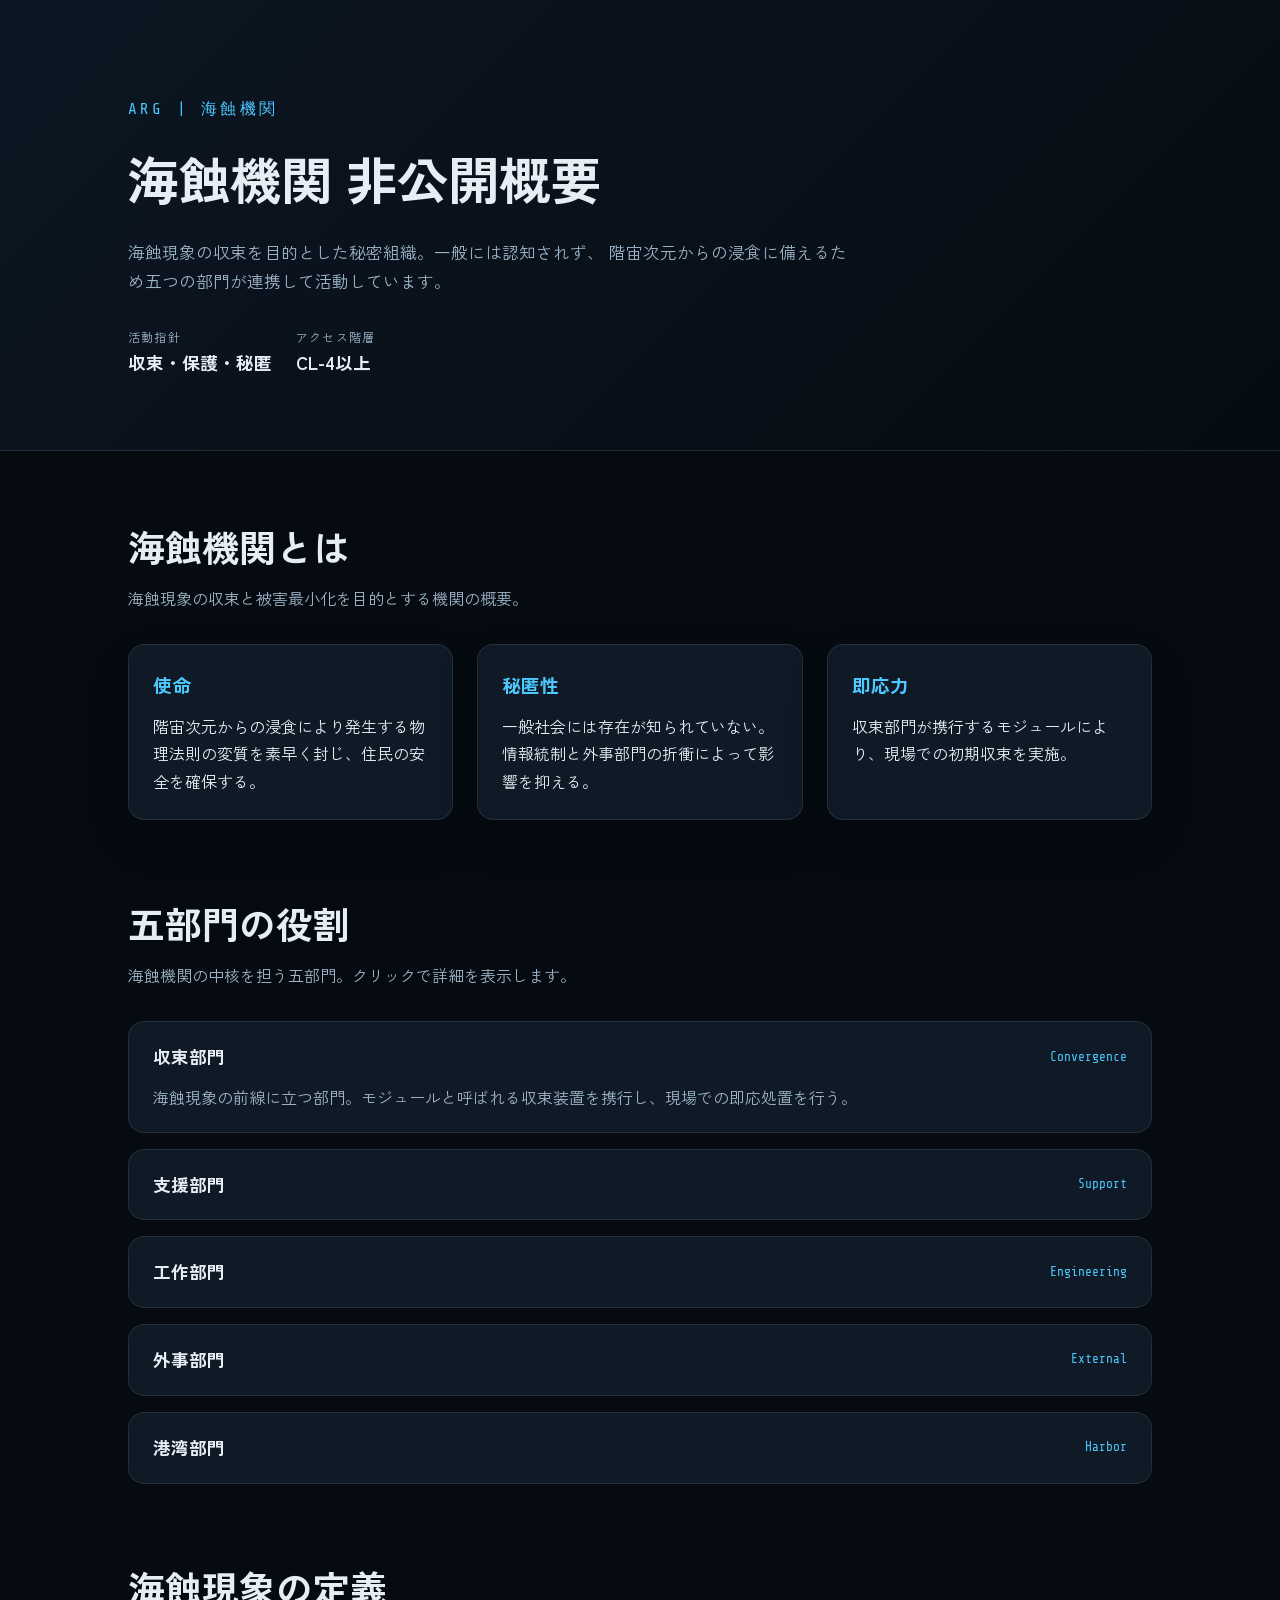
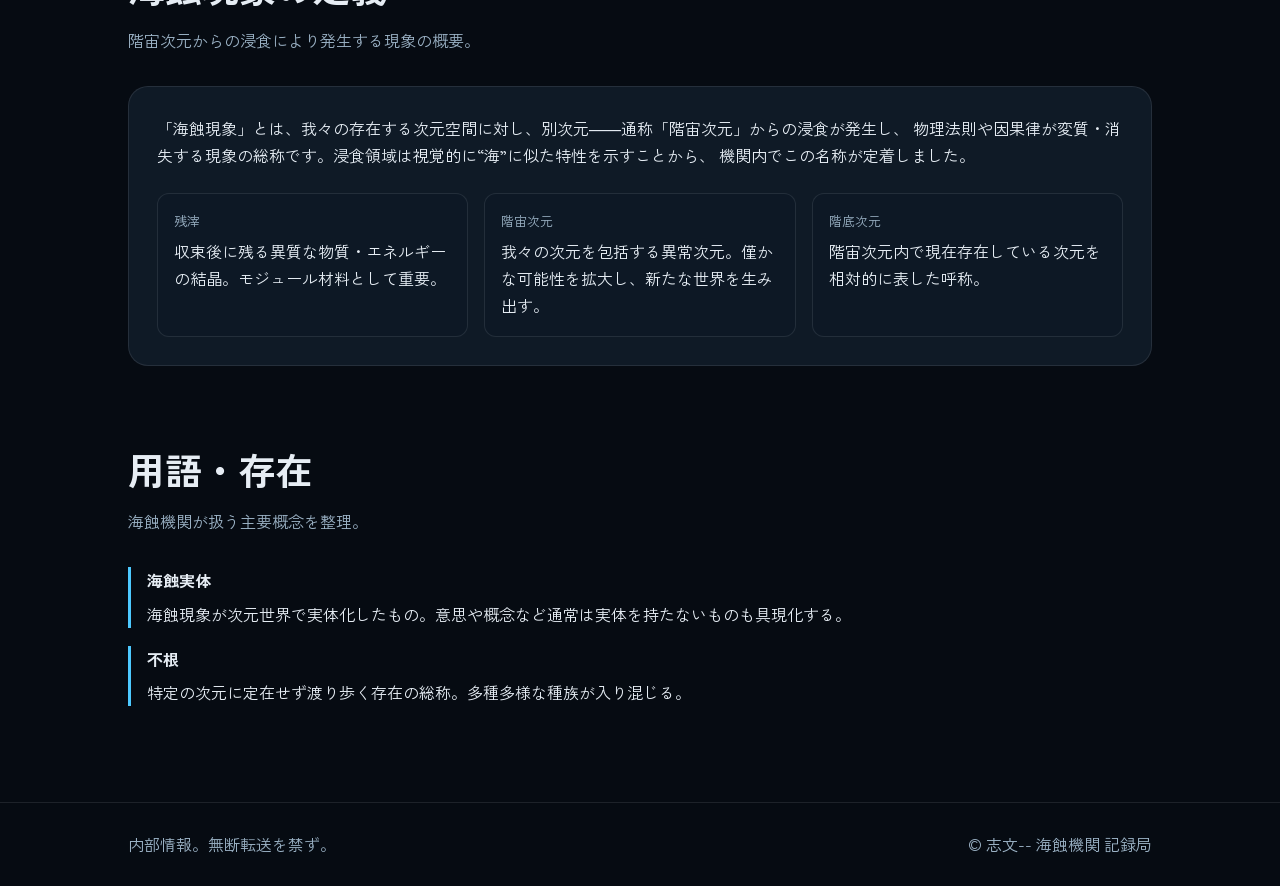
==== index.html @ a5750489 "Add ARG overview landing page" ====
<!DOCTYPE html>
<html lang="ja">
<head>
  <meta charset="UTF-8" />
  <meta name="viewport" content="width=device-width, initial-scale=1.0" />
  <title>海蝕機関 | 非公開概要</title>
  <link rel="stylesheet" href="styles.css" />
  <link rel="preconnect" href="https://fonts.googleapis.com" />
  <link rel="preconnect" href="https://fonts.gstatic.com" crossorigin />
  <link href="https://fonts.googleapis.com/css2?family=Zen+Kaku+Gothic+New:wght@400;600;700&family=Share+Tech+Mono&display=swap" rel="stylesheet" />
</head>
<body>
  <header class="hero">
    <div class="hero__content">
      <p class="hero__tag">ARG | 海蝕機関</p>
      <h1>海蝕機関 非公開概要</h1>
      <p class="hero__lead">
        海蝕現象の収束を目的とした秘密組織。一般には認知されず、
        階宙次元からの浸食に備えるため五つの部門が連携して活動しています。
      </p>
      <div class="hero__meta">
        <div>
          <span class="meta__label">活動指針</span>
          <span class="meta__value">収束・保護・秘匿</span>
        </div>
        <div>
          <span class="meta__label">アクセス階層</span>
          <span class="meta__value">CL-4以上</span>
        </div>
      </div>
    </div>
  </header>

  <main>
    <section class="section" id="overview">
      <div class="section__header">
        <h2>海蝕機関とは</h2>
        <p>海蝕現象の収束と被害最小化を目的とする機関の概要。</p>
      </div>
      <div class="card-grid">
        <article class="card">
          <h3>使命</h3>
          <p>階宙次元からの浸食により発生する物理法則の変質を素早く封じ、住民の安全を確保する。</p>
        </article>
        <article class="card">
          <h3>秘匿性</h3>
          <p>一般社会には存在が知られていない。情報統制と外事部門の折衝によって影響を抑える。</p>
        </article>
        <article class="card">
          <h3>即応力</h3>
          <p>収束部門が携行するモジュールにより、現場での初期収束を実施。</p>
        </article>
      </div>
    </section>

    <section class="section" id="departments">
      <div class="section__header">
        <h2>五部門の役割</h2>
        <p>海蝕機関の中核を担う五部門。クリックで詳細を表示します。</p>
      </div>
      <div class="department-list" id="department-list"></div>
    </section>

    <section class="section" id="phenomenon">
      <div class="section__header">
        <h2>海蝕現象の定義</h2>
        <p>階宙次元からの浸食により発生する現象の概要。</p>
      </div>
      <div class="panel">
        <p>
          「海蝕現象」とは、我々の存在する次元空間に対し、別次元――通称「階宙次元」からの浸食が発生し、
          物理法則や因果律が変質・消失する現象の総称です。浸食領域は視覚的に“海”に似た特性を示すことから、
          機関内でこの名称が定着しました。
        </p>
        <div class="keyword-grid" id="keyword-grid"></div>
      </div>
    </section>

    <section class="section" id="glossary">
      <div class="section__header">
        <h2>用語・存在</h2>
        <p>海蝕機関が扱う主要概念を整理。</p>
      </div>
      <div class="glossary" id="glossary-list"></div>
    </section>
  </main>

  <footer class="footer">
    <p>内部情報。無断転送を禁ず。</p>
    <span>© 志文-- 海蝕機関 記録局</span>
  </footer>

  <script src="script.js"></script>
</body>
</html>
---- styles.css ----
:root {
  color-scheme: dark;
  --bg: #060b12;
  --panel: #0f1a26;
  --accent: #4dc9ff;
  --accent-soft: rgba(77, 201, 255, 0.2);
  --text: #e6edf4;
  --muted: #9bb2c5;
  --line: rgba(230, 237, 244, 0.1);
  font-family: "Zen Kaku Gothic New", system-ui, sans-serif;
}

* {
  box-sizing: border-box;
  margin: 0;
  padding: 0;
}

body {
  background: var(--bg);
  color: var(--text);
  line-height: 1.7;
}

.hero {
  background: linear-gradient(135deg, rgba(13, 23, 36, 0.92), rgba(6, 11, 18, 0.95)),
    url("https://images.unsplash.com/photo-1507525428034-b723cf961d3e?auto=format&fit=crop&w=1200&q=60")
      center/cover;
  padding: 96px 10vw 72px;
  border-bottom: 1px solid var(--line);
}

.hero__content {
  max-width: 720px;
}

.hero__tag {
  font-family: "Share Tech Mono", monospace;
  color: var(--accent);
  letter-spacing: 0.2em;
  text-transform: uppercase;
  margin-bottom: 12px;
}

.hero h1 {
  font-size: clamp(2.5rem, 4vw, 3.5rem);
  margin-bottom: 16px;
}

.hero__lead {
  font-size: 1.05rem;
  color: var(--muted);
  margin-bottom: 32px;
}

.hero__meta {
  display: flex;
  gap: 24px;
  flex-wrap: wrap;
}

.meta__label {
  display: block;
  font-size: 0.75rem;
  color: var(--muted);
  letter-spacing: 0.1em;
  text-transform: uppercase;
}

.meta__value {
  font-weight: 600;
  font-size: 1.1rem;
}

main {
  padding: 64px 10vw 96px;
  display: grid;
  gap: 72px;
}

.section__header {
  margin-bottom: 32px;
}

.section__header h2 {
  font-size: clamp(1.8rem, 3vw, 2.3rem);
  margin-bottom: 8px;
}

.section__header p {
  color: var(--muted);
}

.card-grid {
  display: grid;
  gap: 24px;
  grid-template-columns: repeat(auto-fit, minmax(220px, 1fr));
}

.card {
  background: var(--panel);
  border: 1px solid var(--line);
  border-radius: 16px;
  padding: 24px;
  box-shadow: 0 20px 45px rgba(0, 0, 0, 0.2);
}

.card h3 {
  margin-bottom: 12px;
  color: var(--accent);
}

.department-list {
  display: grid;
  gap: 16px;
}

.department {
  background: var(--panel);
  border: 1px solid var(--line);
  border-radius: 16px;
  padding: 20px 24px;
  cursor: pointer;
  transition: border 0.2s ease, transform 0.2s ease;
}

.department:hover {
  border-color: var(--accent);
  transform: translateY(-2px);
}

.department__header {
  display: flex;
  justify-content: space-between;
  align-items: center;
  gap: 12px;
}

.department__title {
  font-size: 1.1rem;
  font-weight: 600;
}

.department__tag {
  font-family: "Share Tech Mono", monospace;
  font-size: 0.8rem;
  color: var(--accent);
}

.department__body {
  margin-top: 12px;
  color: var(--muted);
  display: none;
}

.department[data-open="true"] .department__body {
  display: block;
}

.panel {
  background: var(--panel);
  border: 1px solid var(--line);
  border-radius: 20px;
  padding: 28px;
}

.keyword-grid {
  display: grid;
  gap: 16px;
  margin-top: 24px;
  grid-template-columns: repeat(auto-fit, minmax(200px, 1fr));
}

.keyword {
  border: 1px solid var(--line);
  border-radius: 12px;
  padding: 16px;
  background: rgba(12, 24, 38, 0.6);
}

.keyword span {
  display: block;
  font-size: 0.8rem;
  color: var(--muted);
  margin-bottom: 6px;
}

.glossary {
  display: grid;
  gap: 18px;
}

.glossary-item {
  border-left: 3px solid var(--accent);
  padding-left: 16px;
}

.glossary-item h4 {
  margin-bottom: 6px;
}

.footer {
  border-top: 1px solid var(--line);
  padding: 28px 10vw;
  color: var(--muted);
  display: flex;
  justify-content: space-between;
  flex-wrap: wrap;
  gap: 12px;
}

@media (max-width: 768px) {
  .hero {
    padding: 72px 8vw 60px;
  }

  main {
    padding: 48px 8vw 72px;
  }

  .hero__meta {
    flex-direction: column;
  }

  .footer {
    flex-direction: column;
  }
}
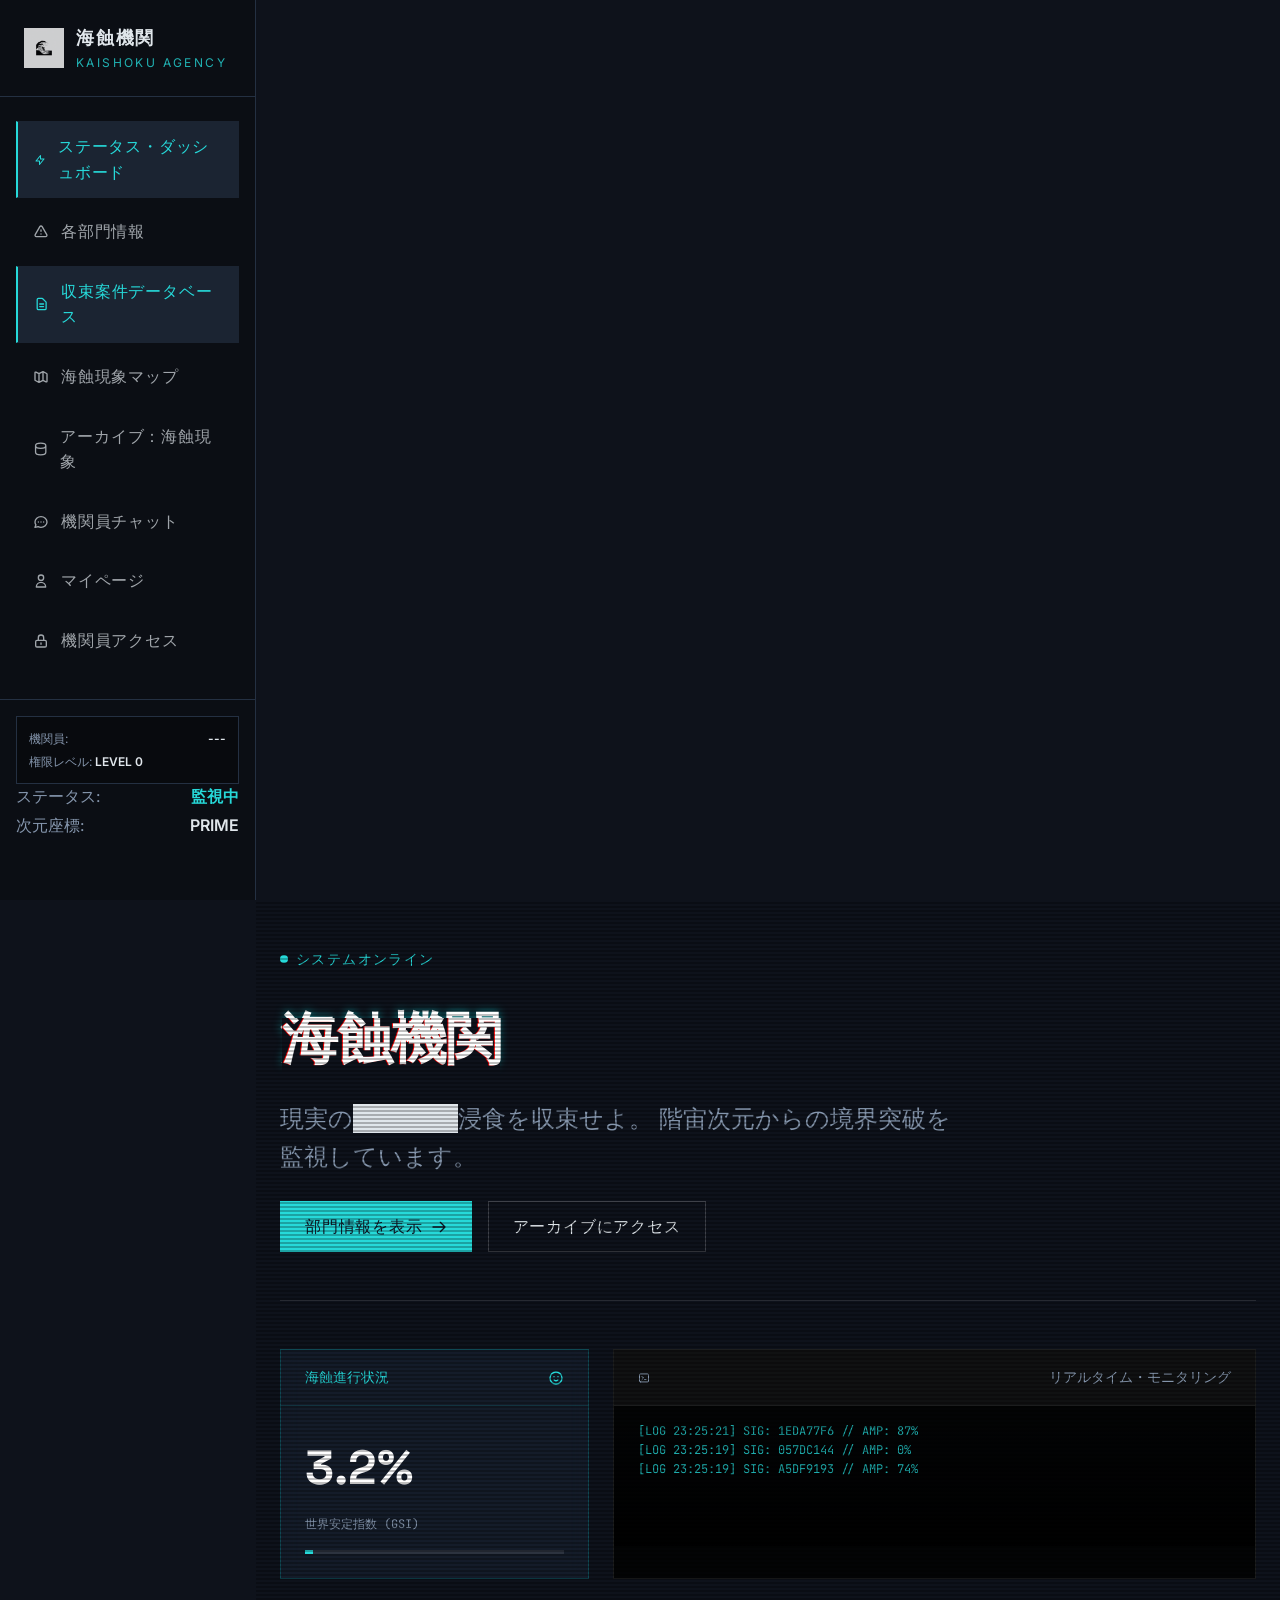
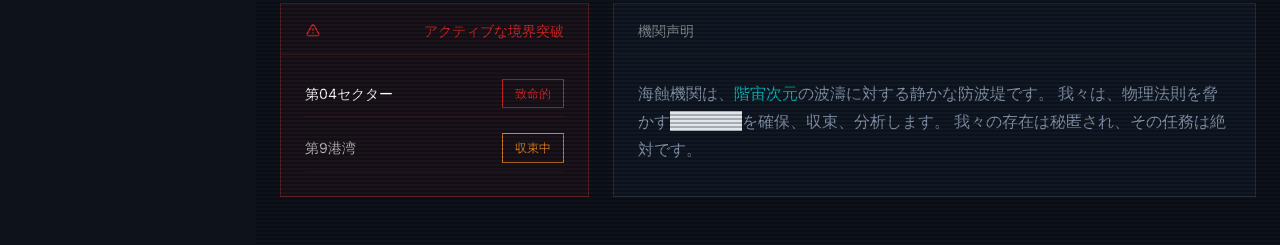
==== commit 0e5093d3: "ot" ====
--- a/index.html
+++ b/index.html
@@ -1,95 +1,224 @@
 <!DOCTYPE html>
 <html lang="ja">
 <head>
-  <meta charset="UTF-8" />
-  <meta name="viewport" content="width=device-width, initial-scale=1.0" />
-  <title>海蝕機関 | 非公開概要</title>
-  <link rel="stylesheet" href="styles.css" />
-  <link rel="preconnect" href="https://fonts.googleapis.com" />
-  <link rel="preconnect" href="https://fonts.gstatic.com" crossorigin />
-  <link href="https://fonts.googleapis.com/css2?family=Zen+Kaku+Gothic+New:wght@400;600;700&family=Share+Tech+Mono&display=swap" rel="stylesheet" />
+  <meta charset="UTF-8">
+  <meta name="viewport" content="width=device-width, initial-scale=1.0">
+  <title>海蝕機関 - ステータス・ダッシュボード</title>
+  <link rel="icon" type="image/png" href="./images/favicon.png">
+  <link rel="stylesheet" href="./css/style.css">
 </head>
 <body>
-  <header class="hero">
-    <div class="hero__content">
-      <p class="hero__tag">ARG | 海蝕機関</p>
-      <h1>海蝕機関 非公開概要</h1>
-      <p class="hero__lead">
-        海蝕現象の収束を目的とした秘密組織。一般には認知されず、
-        階宙次元からの浸食に備えるため五つの部門が連携して活動しています。
-      </p>
-      <div class="hero__meta">
+  <div class="app-layout">
+    <!-- Sidebar -->
+    <aside class="sidebar">
+      <div class="sidebar-header">
+        <img src="./images/logo.png" alt="Logo" class="sidebar-logo">
         <div>
-          <span class="meta__label">活動指針</span>
-          <span class="meta__value">収束・保護・秘匿</span>
-        </div>
-        <div>
-          <span class="meta__label">アクセス階層</span>
-          <span class="meta__value">CL-4以上</span>
+          <div class="sidebar-title">海蝕機関</div>
+          <div class="sidebar-subtitle">KAISHOKU AGENCY</div>
         </div>
       </div>
-    </div>
-  </header>
-
-  <main>
-    <section class="section" id="overview">
-      <div class="section__header">
-        <h2>海蝕機関とは</h2>
-        <p>海蝕現象の収束と被害最小化を目的とする機関の概要。</p>
+
+      <nav class="sidebar-nav">
+        <a href="./index.html" class="nav-item active">
+          <svg class="nav-icon" fill="none" stroke="currentColor" viewBox="0 0 24 24">
+            <path stroke-linecap="round" stroke-linejoin="round" stroke-width="2" d="M13 10V3L4 14h7v7l9-11h-7z"/>
+          </svg>
+          <span>ステータス・ダッシュボード</span>
+        </a>
+        <a href="./divisions.html" class="nav-item">
+          <svg class="nav-icon" fill="none" stroke="currentColor" viewBox="0 0 24 24">
+            <path stroke-linecap="round" stroke-linejoin="round" stroke-width="2" d="M12 9v2m0 4h.01m-6.938 4h13.856c1.54 0 2.502-1.667 1.732-3L13.732 4c-.77-1.333-2.694-1.333-3.464 0L3.34 16c-.77 1.333.192 3 1.732 3z"/>
+          </svg>
+          <span>各部門情報</span>
+        <a href="./missions.html" class="nav-item active">
+          <svg class="nav-icon" fill="none" stroke="currentColor" viewBox="0 0 24 24">
+            <path stroke-linecap="round" stroke-linejoin="round" stroke-width="2" d="M9 12h6m-6 4h6m2 5H7a2 2 0 01-2-2V5a2 2 0 012-2h5.586a1 1 0 01.707.293l5.414 5.414a1 1 0 01.293.707V19a2 2 0 01-2 2z"/>
+          </svg>
+          <span>収束案件データベース</span>
+        </a>
+        <a href="./map.html" class="nav-item">
+          <svg class="nav-icon" fill="none" stroke="currentColor" viewBox="0 0 24 24">
+            <path stroke-linecap="round" stroke-linejoin="round" stroke-width="2" d="M9 20l-5.447-2.724A1 1 0 013 16.382V5.618a1 1 0 011.447-.894L9 7m0 13l6-3m-6 3V7m6 10l4.553 2.276A1 1 0 0021 18.382V7.618a1 1 0 00-.553-.894L15 4m0 13V4m0 0L9 7"/>
+          </svg>
+          <span>海蝕現象マップ</span>
+        </a>
+        <a href="./phenomenon.html" class="nav-item">
+          <svg class="nav-icon" fill="none" stroke="currentColor" viewBox="0 0 24 24">
+            <path stroke-linecap="round" stroke-linejoin="round" stroke-width="2" d="M4 7v10c0 2.21 3.582 4 8 4s8-1.79 8-4V7M4 7c0 2.21 3.582 4 8 4s8-1.79 8-4M4 7c0-2.21 3.582-4 8-4s8 1.79 8 4"/>
+          </svg>
+          <span>アーカイブ：海蝕現象</span>
+        </a>
+        <a href="./chat.html" class="nav-item">
+          <svg class="nav-icon" fill="none" stroke="currentColor" viewBox="0 0 24 24">
+            <path stroke-linecap="round" stroke-linejoin="round" stroke-width="2" d="M8 12h.01M12 12h.01M16 12h.01M21 12c0 4.418-4.03 8-9 8a9.863 9.863 0 01-4.255-.949L3 20l1.395-3.72C3.512 15.042 3 13.574 3 12c0-4.418 4.03-8 9-8s9 3.582 9 8z"/>
+          </svg>
+          <span>機関員チャット</span>
+        </a>
+        <a href="./dashboard.html" class="nav-item">
+          <svg class="nav-icon" fill="none" stroke="currentColor" viewBox="0 0 24 24">
+            <path stroke-linecap="round" stroke-linejoin="round" stroke-width="2" d="M16 7a4 4 0 11-8 0 4 4 0 018 0zM12 14a7 7 0 00-7 7h14a7 7 0 00-7-7z"/>
+          </svg>
+          <span>マイページ</span>
+        </a>
+        <a href="./login.html" class="nav-item">
+          <svg class="nav-icon" fill="none" stroke="currentColor" viewBox="0 0 24 24">
+            <path stroke-linecap="round" stroke-linejoin="round" stroke-width="2" d="M12 15v2m-6 4h12a2 2 0 002-2v-6a2 2 0 00-2-2H6a2 2 0 00-2 2v6a2 2 0 002 2zm10-10V7a4 4 0 00-8 0v4h8z"/>
+          </svg>
+          <span>機関員アクセス</span>
+        </a>
+      </nav>
+
+      <div class="sidebar-footer">
+        <div class="status-panel">
+          <div class="status-row">
+            <span class="status-label">機関員:</span>
+            <span class="status-value" id="sidebarUserName">---</span>
+          </div>
+            <span class="status-label">権限レベル:</span>
+            <span class="status-value" id="sidebarUserLevel">LEVEL 0</span>
+          </div>
+          <div class="status-row">
+            <span class="status-label">ステータス:</span>
+            <span class="status-value status-active">監視中</span>
+          </div>
+          <div class="status-row">
+            <span class="status-label">次元座標:</span>
+            <span class="status-value">PRIME</span>
+          </div>
+        </div>
       </div>
-      <div class="card-grid">
-        <article class="card">
-          <h3>使命</h3>
-          <p>階宙次元からの浸食により発生する物理法則の変質を素早く封じ、住民の安全を確保する。</p>
-        </article>
-        <article class="card">
-          <h3>秘匿性</h3>
-          <p>一般社会には存在が知られていない。情報統制と外事部門の折衝によって影響を抑える。</p>
-        </article>
-        <article class="card">
-          <h3>即応力</h3>
-          <p>収束部門が携行するモジュールにより、現場での初期収束を実施。</p>
-        </article>
+    </aside>
+
+    <!-- Mobile Menu Toggle -->
+    <button class="mobile-menu-toggle">
+      <svg width="24" height="24" fill="none" stroke="currentColor" viewBox="0 0 24 24">
+        <path stroke-linecap="round" stroke-linejoin="round" stroke-width="2" d="M4 6h16M4 12h16M4 18h16"/>
+      </svg>
+    </button>
+
+    <!-- Mobile Menu Overlay -->
+    <div class="mobile-menu-overlay"></div>
+
+    <!-- Main Content -->
+    <main class="main-content scanline">
+      <div class="container">
+        <div class="space-y-12 animate-fadeIn">
+          
+          <!-- Hero Section -->
+          <section class="space-y-6">
+            <div class="flex items-center gap-2 text-primary font-mono" style="font-size: 0.875rem; letter-spacing: 0.1em;">
+              <span style="width: 0.5rem; height: 0.5rem; background-color: var(--primary); border-radius: 50%; animation: pulse 2s infinite;"></span>
+              システムオンライン
+            </div>
+            
+            <div class="space-y-4">
+              <h1 class="glitch-text" style="font-size: 3.5rem; font-weight: 700; color: white;">海蝕機関</h1>
+              <p style="font-size: 1.5rem; color: var(--muted-foreground); font-weight: 300; max-width: 42rem;">
+                現実の<span class="redacted">不可避な</span>浸食を収束せよ。
+                階宙次元からの境界突破を監視しています。
+              </p>
+            </div>
+
+            <div class="flex gap-4 mt-6" style="flex-wrap: wrap;">
+              <a href="./divisions.html" class="btn btn-primary" style="font-size: 1rem;">
+                部門情報を表示
+                <svg width="16" height="16" fill="none" stroke="currentColor" viewBox="0 0 24 24">
+                  <path stroke-linecap="round" stroke-linejoin="round" stroke-width="2" d="M14 5l7 7m0 0l-7 7m7-7H3"/>
+                </svg>
+              </a>
+              <a href="./phenomenon.html" class="btn btn-outline" style="font-size: 1rem;">
+                アーカイブにアクセス
+              </a>
+            </div>
+          </section>
+
+          <div class="separator"></div>
+
+          <!-- Dashboard Grid -->
+          <div class="grid grid-cols-3" style="gap: 1.5rem;">
+            
+            <!-- Status Card -->
+            <div class="card" style="background-color: rgba(26, 39, 56, 0.5); backdrop-filter: blur(10px); border-color: rgba(0, 255, 255, 0.2);">
+              <div class="card-header" style="border-bottom-color: rgba(0, 255, 255, 0.1);">
+                <div class="card-title text-primary">
+                  <span>海蝕進行状況</span>
+                  <svg width="16" height="16" fill="none" stroke="currentColor" viewBox="0 0 24 24">
+                    <path stroke-linecap="round" stroke-linejoin="round" stroke-width="2" d="M14.828 14.828a4 4 0 01-5.656 0M9 10h.01M15 10h.01M21 12a9 9 0 11-18 0 9 9 0 0118 0z"/>
+                  </svg>
+                </div>
+              </div>
+              <div class="card-content pt-6">
+                <div style="font-size: 3rem; font-family: 'Space Grotesk', sans-serif; font-weight: 700; color: white; margin-bottom: 0.5rem;">3.2%</div>
+                <div class="font-mono mb-4" style="font-size: 0.75rem; color: var(--muted-foreground);">
+                  世界安定指数 (GSI)
+                </div>
+                <div class="progress-bar">
+                  <div class="progress-fill" style="width: 3.2%;"></div>
+                </div>
+              </div>
+            </div>
+
+            <!-- Live Logs -->
+            <div class="card" style="background-color: rgba(0, 0, 0, 0.8); border-color: rgba(255, 255, 255, 0.1); grid-column: span 2;">
+              <div class="card-header" style="border-bottom-color: rgba(255, 255, 255, 0.05); background-color: rgba(255, 255, 255, 0.05);">
+                <div class="card-title text-muted">
+                  <svg width="12" height="12" fill="none" stroke="currentColor" viewBox="0 0 24 24">
+                    <path stroke-linecap="round" stroke-linejoin="round" stroke-width="2" d="M8 9l3 3-3 3m5 0h3M5 20h14a2 2 0 002-2V6a2 2 0 00-2-2H5a2 2 0 00-2 2v12a2 2 0 002 2z"/>
+                  </svg>
+                  リアルタイム・モニタリング
+                </div>
+              </div>
+              <div class="card-content pt-4 log-container">
+                <div class="log-fade"></div>
+                <div id="terminal-logs"></div>
+              </div>
+            </div>
+
+            <!-- Alerts -->
+            <div class="card" style="background-color: rgba(127, 29, 29, 0.1); border-color: rgba(239, 68, 68, 0.3);">
+              <div class="card-header pb-3" style="border-bottom-color: rgba(239, 68, 68, 0.2);">
+                <div class="card-title text-destructive">
+                  <svg width="16" height="16" fill="none" stroke="currentColor" viewBox="0 0 24 24">
+                    <path stroke-linecap="round" stroke-linejoin="round" stroke-width="2" d="M12 9v2m0 4h.01m-6.938 4h13.856c1.54 0 2.502-1.667 1.732-3L13.732 4c-.77-1.333-2.694-1.333-3.464 0L3.34 16c-.77 1.333.192 3 1.732 3z"/>
+                  </svg>
+                  アクティブな境界突破
+                </div>
+              </div>
+              <div class="card-content pt-6 space-y-4">
+                <div class="flex justify-between items-center pb-2" style="font-size: 0.875rem; border-bottom: 1px solid rgba(239, 68, 68, 0.1);">
+                  <span style="color: white;">第04セクター</span>
+                  <span class="badge badge-critical">致命的</span>
+                </div>
+                <div class="flex justify-between items-center pb-2" style="font-size: 0.875rem; border-bottom: 1px solid rgba(239, 68, 68, 0.1);">
+                  <span style="color: rgba(255, 255, 255, 0.7);">第9港湾</span>
+                  <span class="badge badge-warning">収束中</span>
+                </div>
+              </div>
+            </div>
+
+            <!-- Info -->
+            <div class="card" style="background-color: rgba(26, 39, 56, 0.3); border-color: rgba(255, 255, 255, 0.1); grid-column: span 2;">
+              <div class="card-header pb-3" style="border-bottom-color: rgba(255, 255, 255, 0.05);">
+                <div class="card-title" style="color: rgba(255, 255, 255, 0.5);">
+                  機関声明
+                </div>
+              </div>
+              <div class="card-content pt-6">
+                <p class="text-muted" style="line-height: 1.75;">
+                  海蝕機関は、<span style="color: rgba(0, 255, 255, 0.7);">階宙次元</span>の波濤に対する静かな防波堤です。
+                  我々は、物理法則を脅かす<span class="redacted">異常実体</span>を確保、収束、分析します。
+                  我々の存在は秘匿され、その任務は絶対です。
+                </p>
+              </div>
+            </div>
+          </div>
+
+        </div>
       </div>
-    </section>
-
-    <section class="section" id="departments">
-      <div class="section__header">
-        <h2>五部門の役割</h2>
-        <p>海蝕機関の中核を担う五部門。クリックで詳細を表示します。</p>
-      </div>
-      <div class="department-list" id="department-list"></div>
-    </section>
-
-    <section class="section" id="phenomenon">
-      <div class="section__header">
-        <h2>海蝕現象の定義</h2>
-        <p>階宙次元からの浸食により発生する現象の概要。</p>
-      </div>
-      <div class="panel">
-        <p>
-          「海蝕現象」とは、我々の存在する次元空間に対し、別次元――通称「階宙次元」からの浸食が発生し、
-          物理法則や因果律が変質・消失する現象の総称です。浸食領域は視覚的に“海”に似た特性を示すことから、
-          機関内でこの名称が定着しました。
-        </p>
-        <div class="keyword-grid" id="keyword-grid"></div>
-      </div>
-    </section>
-
-    <section class="section" id="glossary">
-      <div class="section__header">
-        <h2>用語・存在</h2>
-        <p>海蝕機関が扱う主要概念を整理。</p>
-      </div>
-      <div class="glossary" id="glossary-list"></div>
-    </section>
-  </main>
-
-  <footer class="footer">
-    <p>内部情報。無断転送を禁ず。</p>
-    <span>© 志文-- 海蝕機関 記録局</span>
-  </footer>
-
-  <script src="script.js"></script>
+    </main>
+  </div>
+
+  <script src="./js/main.js"></script>
 </body>
 </html>
--- a/css/style.css
+++ b/css/style.css
@@ -0,0 +1,631 @@
+@import url('https://fonts.googleapis.com/css2?family=Inter:wght@300;400;500;600;700&family=JetBrains+Mono:wght@400;500;600&family=Space+Grotesk:wght@400;500;600;700&display=swap');
+
+:root {
+  /* Deep Ocean Theme - Dark Mode */
+  --background: hsl(220, 30%, 8%);
+  --foreground: hsl(210, 20%, 90%);
+  --card: hsl(220, 25%, 12%);
+  --card-foreground: hsl(210, 20%, 90%);
+  --primary: hsl(180, 70%, 50%);
+  --primary-foreground: hsl(220, 40%, 10%);
+  --secondary: hsl(215, 30%, 20%);
+  --secondary-foreground: hsl(210, 20%, 90%);
+  --muted: hsl(215, 30%, 15%);
+  --muted-foreground: hsl(215, 20%, 60%);
+  --accent: hsl(180, 50%, 15%);
+  --accent-foreground: hsl(180, 70%, 50%);
+  --destructive: hsl(0, 70%, 50%);
+  --destructive-foreground: hsl(210, 20%, 90%);
+  --border: hsl(215, 30%, 20%);
+  --sidebar: hsl(220, 30%, 6%);
+  --sidebar-foreground: hsl(210, 20%, 90%);
+  --sidebar-primary: hsl(180, 70%, 50%);
+  --sidebar-accent: hsl(215, 30%, 15%);
+  --sidebar-border: hsl(215, 30%, 20%);
+}
+
+* {
+  margin: 0;
+  padding: 0;
+  box-sizing: border-box;
+}
+
+body {
+  font-family: 'Inter', sans-serif;
+  background-color: var(--background);
+  color: var(--foreground);
+  background-image: url('../images/bg-texture.png');
+  background-size: cover;
+  background-attachment: fixed;
+  background-blend-mode: overlay;
+  line-height: 1.6;
+  -webkit-font-smoothing: antialiased;
+}
+
+h1, h2, h3, h4, h5, h6 {
+  font-family: 'Space Grotesk', sans-serif;
+  text-transform: uppercase;
+  letter-spacing: -0.025em;
+}
+
+.font-mono {
+  font-family: 'JetBrains Mono', monospace;
+}
+
+.container {
+  max-width: 1400px;
+  margin: 0 auto;
+  padding: 3rem 1.5rem;
+}
+
+/* Layout */
+.app-layout {
+  display: flex;
+  min-height: 100vh;
+}
+
+/* Sidebar */
+.sidebar {
+  width: 16rem;
+  background-color: var(--sidebar);
+  border-right: 1px solid var(--sidebar-border);
+  color: var(--sidebar-foreground);
+  position: fixed;
+  height: 100vh;
+  overflow-y: auto;
+  z-index: 1000;
+}
+
+.sidebar-header {
+  padding: 1.5rem;
+  border-bottom: 1px solid var(--sidebar-border);
+  display: flex;
+  align-items: center;
+  gap: 0.75rem;
+}
+
+.sidebar-logo {
+  width: 2.5rem;
+  height: 2.5rem;
+  filter: invert(1);
+  opacity: 0.8;
+}
+
+.sidebar-title {
+  font-family: 'Space Grotesk', sans-serif;
+  font-weight: 700;
+  font-size: 1.125rem;
+  letter-spacing: 0.1em;
+}
+
+.sidebar-subtitle {
+  font-size: 0.75rem;
+  color: var(--sidebar-primary);
+  opacity: 0.8;
+  letter-spacing: 0.2em;
+}
+
+.sidebar-nav {
+  padding: 1.5rem 1rem;
+}
+
+.nav-item {
+  display: flex;
+  align-items: center;
+  gap: 0.75rem;
+  padding: 0.75rem 1rem;
+  margin-bottom: 0.5rem;
+  cursor: pointer;
+  transition: all 0.3s;
+  border: 1px solid transparent;
+  text-decoration: none;
+  color: var(--sidebar-foreground);
+  opacity: 0.7;
+  letter-spacing: 0.05em;
+}
+
+.nav-item:hover {
+  background-color: var(--sidebar-accent);
+  opacity: 1;
+}
+
+.nav-item.active {
+  background-color: var(--sidebar-accent);
+  color: var(--sidebar-primary);
+  border-left: 2px solid var(--sidebar-primary);
+  opacity: 1;
+}
+
+.nav-icon {
+  width: 1rem;
+  height: 1rem;
+}
+
+.nav-item.active .nav-icon {
+  animation: pulse 2s infinite;
+}
+
+.sidebar-footer {
+  padding: 1rem;
+  border-top: 1px solid var(--sidebar-border);
+  margin-top: auto;
+}
+
+.status-panel {
+  background-color: rgba(0, 0, 0, 0.3);
+  padding: 0.75rem;
+  border: 1px solid var(--border);
+  font-size: 0.75rem;
+}
+
+.status-row {
+  display: flex;
+  justify-content: space-between;
+  margin-bottom: 0.25rem;
+}
+
+.status-label {
+  color: var(--muted-foreground);
+}
+
+.status-value {
+  font-weight: 600;
+}
+
+.status-critical {
+  color: var(--destructive);
+  animation: pulse 2s infinite;
+}
+
+.status-active {
+  color: var(--primary);
+}
+
+/* Main Content */
+.main-content {
+  flex: 1;
+  margin-left: 16rem;
+  position: relative;
+}
+
+.scanline::before {
+  content: " ";
+  display: block;
+  position: absolute;
+  top: 0;
+  left: 0;
+  bottom: 0;
+  right: 0;
+  background: linear-gradient(to bottom, rgba(18, 16, 16, 0) 50%, rgba(0, 0, 0, 0.25) 50%);
+  background-size: 100% 4px;
+  z-index: 50;
+  pointer-events: none;
+}
+
+/* Mobile Menu */
+.mobile-menu-toggle {
+  display: none;
+  position: fixed;
+  top: 1rem;
+  left: 1rem;
+  z-index: 2000;
+  padding: 0.75rem;
+  background-color: rgba(0, 0, 0, 0.8);
+  border: 1px solid var(--primary);
+  cursor: pointer;
+  color: var(--primary);
+}
+
+.mobile-menu-overlay {
+  display: none;
+  position: fixed;
+  top: 0;
+  left: 0;
+  right: 0;
+  bottom: 0;
+  background-color: rgba(0, 0, 0, 0.8);
+  z-index: 1500;
+}
+
+.mobile-menu-overlay.active {
+  display: block;
+}
+
+/* Cards */
+.card {
+  background-color: var(--card);
+  border: 1px solid var(--border);
+  color: var(--card-foreground);
+  overflow: hidden;
+}
+
+.card-header {
+  padding: 1rem 1.5rem;
+  border-bottom: 1px solid var(--border);
+}
+
+.card-title {
+  font-size: 0.875rem;
+  font-family: 'JetBrains Mono', monospace;
+  text-transform: uppercase;
+  display: flex;
+  align-items: center;
+  justify-content: space-between;
+}
+
+.card-content {
+  padding: 1.5rem;
+}
+
+/* Buttons */
+.btn {
+  padding: 0.75rem 1.5rem;
+  font-family: 'JetBrains Mono', monospace;
+  letter-spacing: 0.05em;
+  border: none;
+  cursor: pointer;
+  transition: all 0.3s;
+  text-decoration: none;
+  display: inline-flex;
+  align-items: center;
+  gap: 0.5rem;
+}
+
+.btn-primary {
+  background-color: var(--primary);
+  color: var(--primary-foreground);
+  border: 1px solid var(--primary);
+}
+
+.btn-primary:hover {
+  opacity: 0.8;
+}
+
+.btn-outline {
+  background-color: transparent;
+  color: var(--foreground);
+  border: 1px solid rgba(255, 255, 255, 0.2);
+}
+
+.btn-outline:hover {
+  background-color: rgba(255, 255, 255, 0.1);
+}
+
+/* Badge */
+.badge {
+  padding: 0.25rem 0.75rem;
+  font-size: 0.75rem;
+  border: 1px solid;
+  display: inline-block;
+}
+
+.badge-critical {
+  border-color: var(--destructive);
+  color: var(--destructive);
+}
+
+.badge-warning {
+  border-color: hsl(30, 70%, 50%);
+  color: hsl(30, 70%, 50%);
+}
+
+/* Grid */
+.grid {
+  display: grid;
+  gap: 1.5rem;
+}
+
+.grid-cols-1 {
+  grid-template-columns: 1fr;
+}
+
+.grid-cols-2 {
+  grid-template-columns: repeat(2, 1fr);
+}
+
+.grid-cols-3 {
+  grid-template-columns: repeat(3, 1fr);
+}
+
+/* Glitch Effect */
+.glitch-text {
+  position: relative;
+  display: inline-block;
+  text-shadow: 0 0 10px rgba(0, 255, 255, 0.5);
+}
+
+.glitch-text::before,
+.glitch-text::after {
+  content: attr(data-text);
+  position: absolute;
+  top: 0;
+  left: 0;
+  width: 100%;
+  height: 100%;
+  background: var(--background);
+}
+
+.glitch-text::before {
+  left: 2px;
+  text-shadow: -1px 0 red;
+  clip: rect(24px, 550px, 90px, 0);
+  animation: glitch-anim-1 2.5s infinite linear alternate-reverse;
+}
+
+.glitch-text::after {
+  left: -2px;
+  text-shadow: -1px 0 blue;
+  clip: rect(85px, 550px, 140px, 0);
+  animation: glitch-anim-2 3s infinite linear alternate-reverse;
+}
+
+@keyframes glitch-anim-1 {
+  0% { clip: rect(20px, 9999px, 15px, 0); }
+  20% { clip: rect(60px, 9999px, 75px, 0); }
+  40% { clip: rect(10px, 9999px, 80px, 0); }
+  60% { clip: rect(90px, 9999px, 45px, 0); }
+  80% { clip: rect(30px, 9999px, 5px, 0); }
+  100% { clip: rect(50px, 9999px, 20px, 0); }
+}
+
+@keyframes glitch-anim-2 {
+  0% { clip: rect(10px, 9999px, 85px, 0); }
+  20% { clip: rect(30px, 9999px, 5px, 0); }
+  40% { clip: rect(80px, 9999px, 35px, 0); }
+  60% { clip: rect(50px, 9999px, 10px, 0); }
+  80% { clip: rect(20px, 9999px, 55px, 0); }
+  100% { clip: rect(60px, 9999px, 95px, 0); }
+}
+
+/* Redacted */
+.redacted {
+  background-color: var(--foreground);
+  color: transparent;
+  padding: 0 0.25rem;
+  cursor: help;
+  user-select: none;
+  transition: all 0.5s;
+}
+
+.redacted:hover {
+  background-color: transparent;
+  color: var(--foreground);
+}
+
+/* Animations */
+@keyframes pulse {
+  0%, 100% {
+    opacity: 1;
+  }
+  50% {
+    opacity: 0.5;
+  }
+}
+
+@keyframes fadeIn {
+  from {
+    opacity: 0;
+  }
+  to {
+    opacity: 1;
+  }
+}
+
+@keyframes spin {
+  to {
+    transform: rotate(360deg);
+  }
+}
+
+.animate-fadeIn {
+  animation: fadeIn 1s ease-in;
+}
+
+.animate-pulse {
+  animation: pulse 2s infinite;
+}
+
+/* Progress Bar */
+.progress-bar {
+  height: 0.25rem;
+  width: 100%;
+  background-color: rgba(255, 255, 255, 0.1);
+  overflow: hidden;
+  margin-top: 1rem;
+}
+
+.progress-fill {
+  height: 100%;
+  background-color: var(--primary);
+  animation: pulse 2s infinite;
+}
+
+/* Separator */
+.separator {
+  height: 1px;
+  background-color: rgba(255, 255, 255, 0.1);
+  margin: 3rem 0;
+}
+
+/* Utilities */
+.text-primary {
+  color: var(--primary);
+}
+
+.text-muted {
+  color: var(--muted-foreground);
+}
+
+.text-destructive {
+  color: var(--destructive);
+}
+
+.text-center {
+  text-align: center;
+}
+
+.mb-1 { margin-bottom: 0.25rem; }
+.mb-2 { margin-bottom: 0.5rem; }
+.mb-4 { margin-bottom: 1rem; }
+.mb-6 { margin-bottom: 1.5rem; }
+.mb-12 { margin-bottom: 3rem; }
+
+.mt-4 { margin-top: 1rem; }
+.mt-6 { margin-top: 1.5rem; }
+
+.pt-4 { padding-top: 1rem; }
+.pt-6 { padding-top: 1.5rem; }
+
+.pb-2 { padding-bottom: 0.5rem; }
+.pb-3 { padding-bottom: 0.75rem; }
+
+.gap-2 { gap: 0.5rem; }
+.gap-4 { gap: 1rem; }
+
+.flex {
+  display: flex;
+}
+
+.items-center {
+  align-items: center;
+}
+
+.justify-between {
+  justify-content: space-between;
+}
+
+.space-y-1 > * + * {
+  margin-top: 0.25rem;
+}
+
+.space-y-4 > * + * {
+  margin-top: 1rem;
+}
+
+.space-y-6 > * + * {
+  margin-top: 1.5rem;
+}
+
+.space-y-12 > * + * {
+  margin-top: 3rem;
+}
+
+/* Responsive */
+@media (max-width: 768px) {
+  .sidebar {
+    transform: translateX(-100%);
+    transition: transform 0.3s;
+  }
+
+  .sidebar.mobile-open {
+    transform: translateX(0);
+  }
+
+  .mobile-menu-toggle {
+    display: block;
+  }
+
+  .main-content {
+    margin-left: 0;
+  }
+
+  .container {
+    padding: 1.5rem 1rem;
+  }
+
+  .grid-cols-2,
+  .grid-cols-3 {
+    grid-template-columns: 1fr;
+  }
+
+  h1 {
+    font-size: 2rem !important;
+  }
+
+  .glitch-text {
+    font-size: 2rem !important;
+  }
+}
+
+@media (min-width: 769px) and (max-width: 1024px) {
+  .grid-cols-3 {
+    grid-template-columns: repeat(2, 1fr);
+  }
+}
+
+/* Terminal Logs */
+.terminal-log {
+  font-family: 'JetBrains Mono', monospace;
+  font-size: 0.75rem;
+  color: var(--primary);
+  opacity: 0.8;
+}
+
+.terminal-log:hover {
+  opacity: 1;
+}
+
+.log-container {
+  height: 140px;
+  overflow: hidden;
+  position: relative;
+}
+
+.log-fade {
+  position: absolute;
+  top: 0;
+  left: 0;
+  width: 100%;
+  height: 100%;
+  pointer-events: none;
+  background: linear-gradient(to bottom, transparent, rgba(0, 0, 0, 0.9));
+}
+
+/* Division Cards */
+.division-card {
+  position: relative;
+  overflow: hidden;
+}
+
+.division-card::before {
+  content: '';
+  position: absolute;
+  top: 0;
+  left: 0;
+  right: 0;
+  height: 3px;
+  background: linear-gradient(90deg, transparent, var(--primary), transparent);
+  opacity: 0;
+  transition: opacity 0.3s;
+}
+
+.division-card:hover::before {
+  opacity: 1;
+}
+
+/* Form Elements */
+.form-group {
+  margin-bottom: 1.5rem;
+}
+
+.form-label {
+  display: block;
+  margin-bottom: 0.5rem;
+  font-size: 0.875rem;
+  font-weight: 500;
+}
+
+.form-input {
+  width: 100%;
+  padding: 0.75rem;
+  background-color: var(--secondary);
+  border: 1px solid var(--border);
+  color: var(--foreground);
+  font-family: 'JetBrains Mono', monospace;
+}
+
+.form-input:focus {
+  outline: none;
+  border-color: var(--primary);
+  box-shadow: 0 0 0 2px rgba(0, 255, 255, 0.1);
+}
